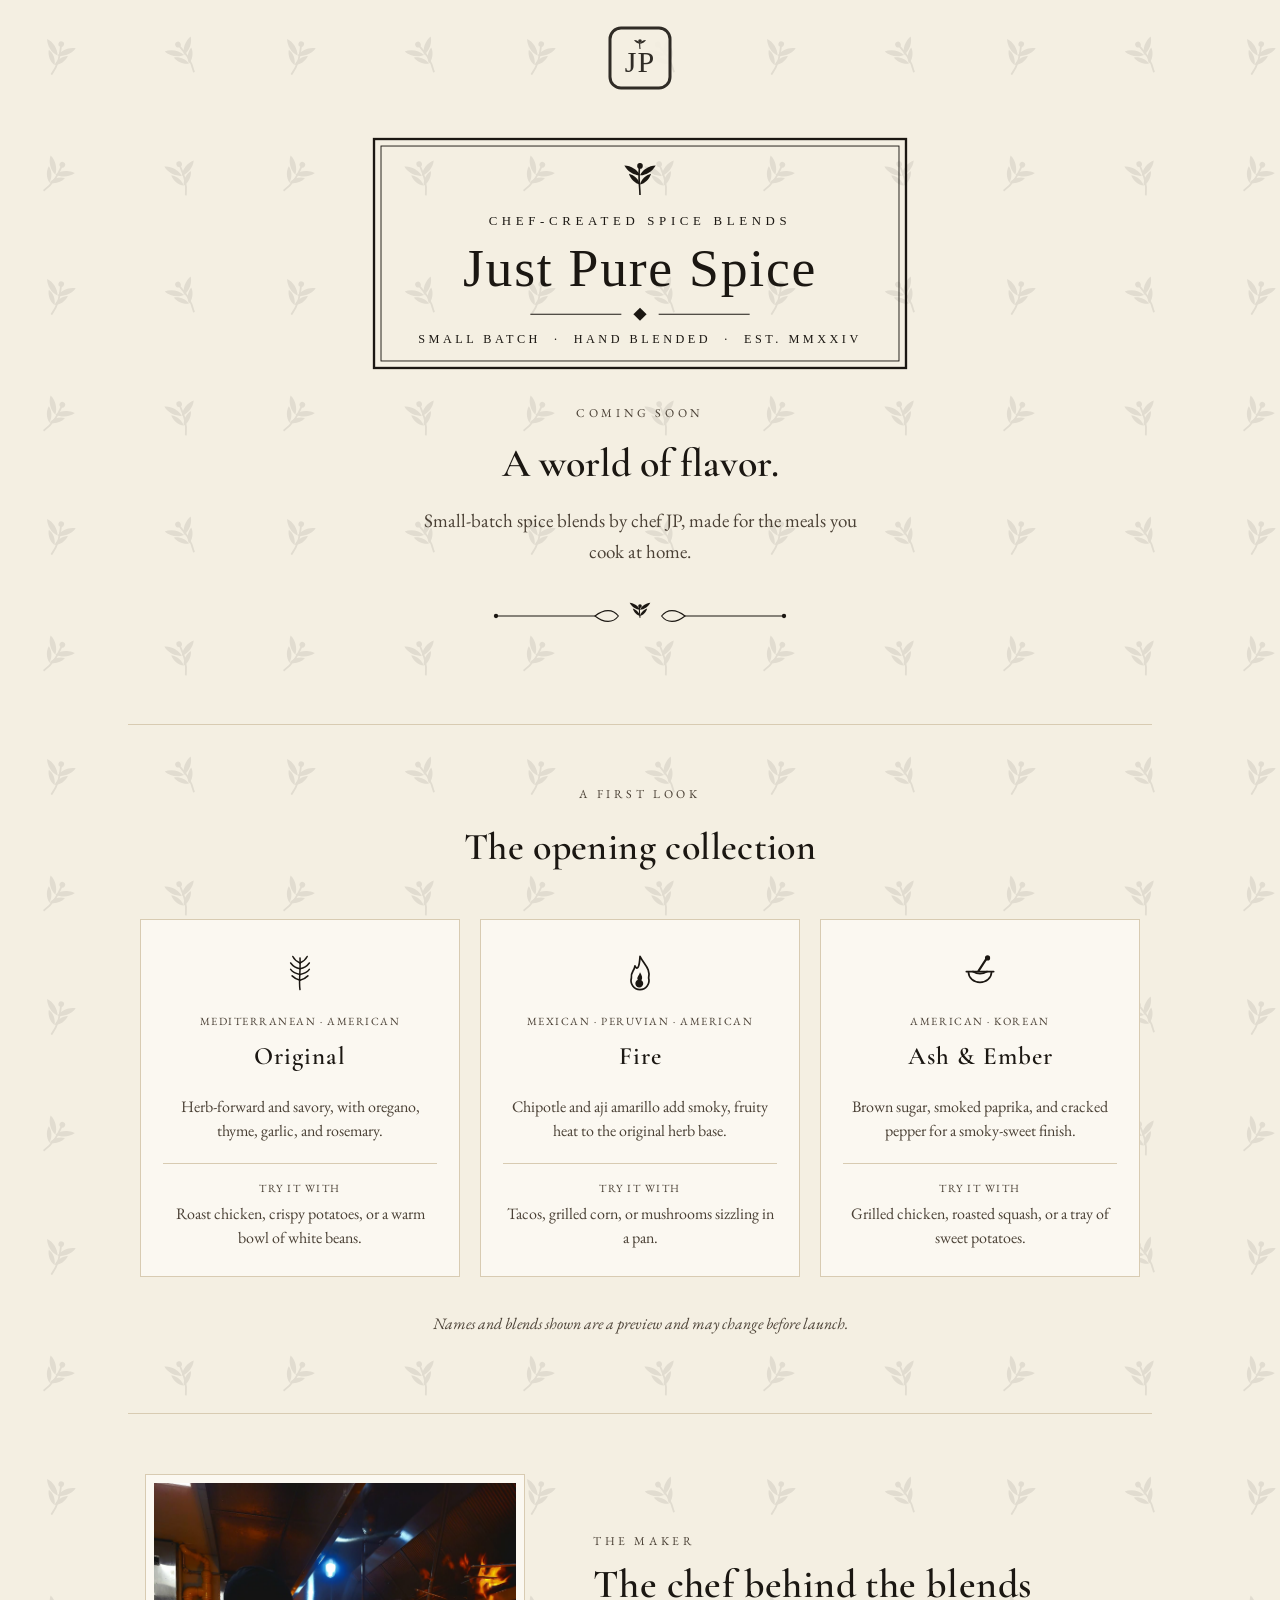
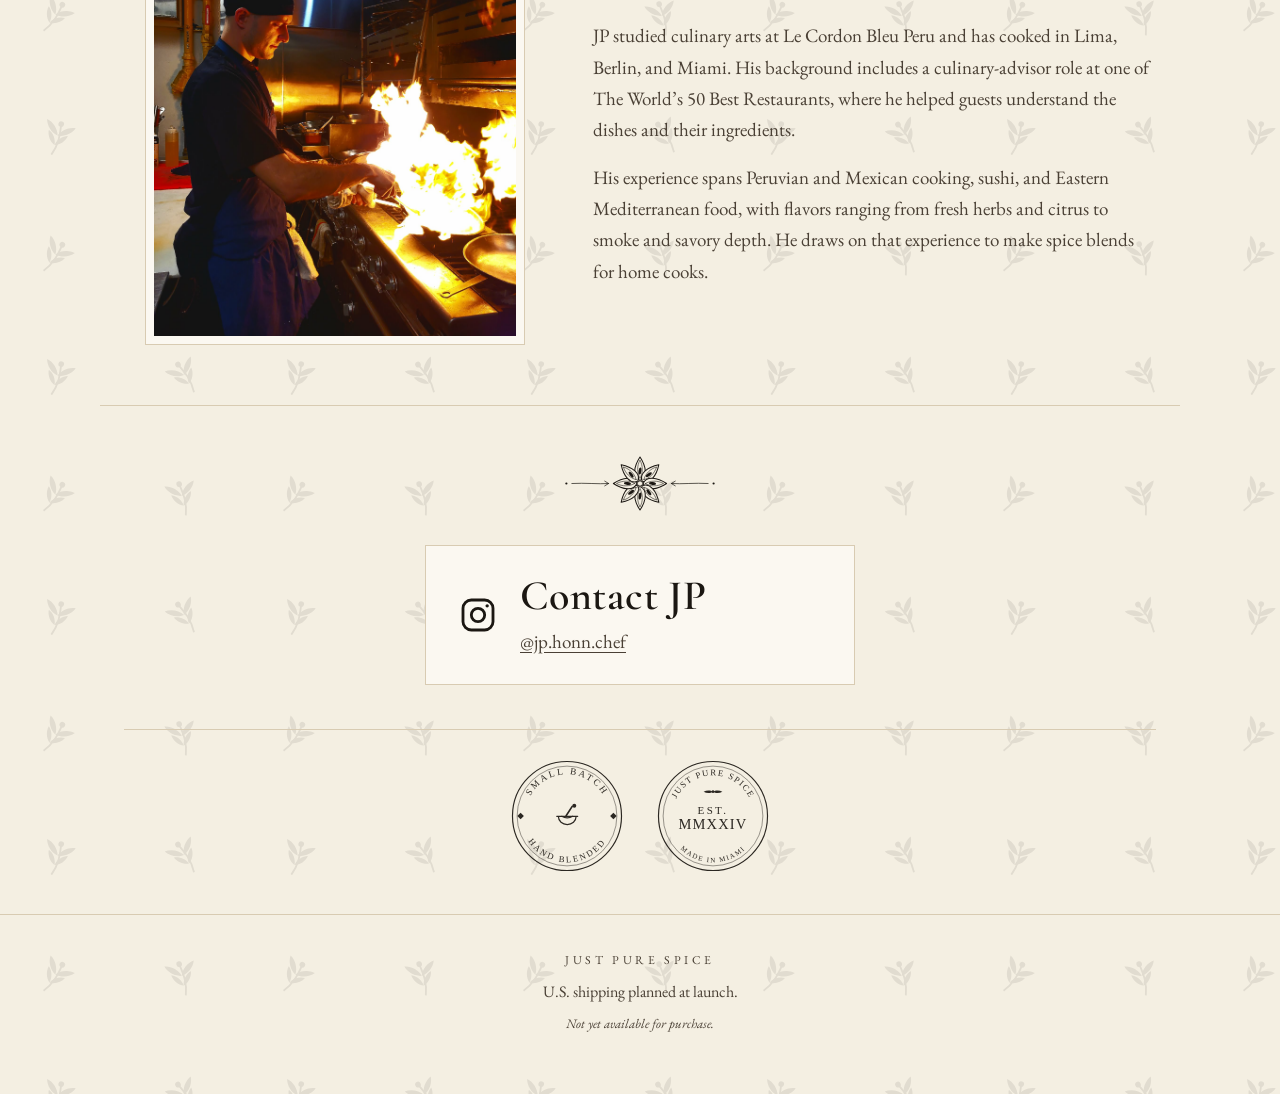
==== index.html @ fce02b35 "Publish approved site Co-authored-by: Copilot App <223556219+Copilot@users.noreply.github.com>" ====
<!DOCTYPE html>
<html lang="en">
<head>
  <meta charset="utf-8">
  <meta name="viewport" content="width=device-width, initial-scale=1">
  <title>Just Pure Spice &middot; Coming Soon</title>
  <meta name="description" content="Meet Just Pure Spice, chef-created spice blends for home cooking. Preview the collection and contact JP on Instagram. Coming soon.">
  <meta name="robots" content="index, follow">
  <link rel="canonical" href="https://mike-mo.github.io/jpspice/">
  <link rel="icon" type="image/svg+xml" href="assets/img/logo/favicon.svg">

  <meta property="og:type" content="website">
  <meta property="og:title" content="Just Pure Spice &middot; Coming Soon">
  <meta property="og:description" content="Meet Just Pure Spice, chef-created spice blends for home cooking. Preview the collection and contact JP on Instagram. Coming soon.">
  <meta property="og:url" content="https://mike-mo.github.io/jpspice/">
  <meta property="og:image" content="https://mike-mo.github.io/jpspice/assets/img/logo/share-card.png">
  <meta property="og:image:type" content="image/png">
  <meta property="og:image:width" content="1200">
  <meta property="og:image:height" content="630">
  <meta property="og:image:alt" content="Just Pure Spice wordmark on an ivory background. Coming soon.">
  <meta name="twitter:card" content="summary_large_image">
  <meta name="twitter:image" content="https://mike-mo.github.io/jpspice/assets/img/logo/share-card.png">
  <meta name="twitter:image:alt" content="Just Pure Spice wordmark on an ivory background. Coming soon.">

  <link rel="stylesheet" href="assets/css/fonts.css">
  <link rel="stylesheet" href="assets/css/site.css">
</head>
<body>

  <header class="masthead">
    <img class="seal" src="assets/img/logo/favicon.svg" alt="" width="64" height="64">
  </header>

  <section class="hero wrap" aria-labelledby="site-title">
    <h1 id="site-title"><img class="wordmark" src="assets/img/logo/wordmark.svg" alt="Just Pure Spice" width="480" height="220"></h1>
    <span class="eyebrow">Coming Soon</span>
    <p class="tagline">A world of flavor.</p>
    <p class="lede">Small-batch spice blends by chef JP, made for the meals you cook at home.</p>
    <img class="divider" src="assets/img/ornaments/flourish-divider.svg" alt="">
  </section>

  <main class="wrap">

    <section class="section">
      <div class="section-head">
        <span class="eyebrow">A First Look</span>
        <h2>The opening collection</h2>
      </div>
      <div class="blend-grid">
        <article class="blend">
          <img src="assets/img/icons/herb-sprig.svg" alt="">
          <span class="eyebrow origin">Mediterranean &middot; American</span>
          <h3>Original</h3>
          <p>Herb-forward and savory, with oregano, thyme, garlic, and rosemary.</p>
          <p class="blend-use"><span class="eyebrow">Try it with</span>Roast chicken, crispy potatoes, or a warm bowl of white beans.</p>
        </article>
        <article class="blend">
          <img src="assets/img/icons/flame.svg" alt="">
          <span class="eyebrow origin">Mexican &middot; Peruvian &middot; American</span>
          <h3>Fire</h3>
          <p>Chipotle and aji amarillo add smoky, fruity heat to the original herb base.</p>
          <p class="blend-use"><span class="eyebrow">Try it with</span>Tacos, grilled corn, or mushrooms sizzling in a pan.</p>
        </article>
        <article class="blend">
          <img src="assets/img/icons/mortar-pestle.svg" alt="">
          <span class="eyebrow origin">American &middot; Korean</span>
          <h3>Ash &amp; Ember</h3>
          <p>Brown sugar, smoked paprika, and cracked pepper for a smoky-sweet finish.</p>
          <p class="blend-use"><span class="eyebrow">Try it with</span>Grilled chicken, roasted squash, or a tray of sweet potatoes.</p>
        </article>
      </div>
      <p class="collection-note">Names and blends shown are a preview and may change before launch.</p>
    </section>

    <section class="section maker-section">
      <div class="maker-grid">
        <figure class="jp-photo">
          <div class="photo-mat">
            <img src="assets/img/people/jp-cooking.jpg" alt="Chef JP cooking at a stove as flames rise from a pan." width="1536" height="2048" loading="lazy" decoding="async">
          </div>
        </figure>
        <div class="maker-body">
          <span class="eyebrow">The Maker</span>
          <h2>The chef behind the blends</h2>
          <p>JP studied culinary arts at Le Cordon Bleu Peru and has cooked in Lima, Berlin, and Miami. His background includes a culinary-advisor role at one of The World&rsquo;s 50 Best Restaurants, where he helped guests understand the dishes and their ingredients.</p>
          <p>His experience spans Peruvian and Mexican cooking, sushi, and Eastern Mediterranean food, with flavors ranging from fresh herbs and citrus to smoke and savory depth. He draws on that experience to make spice blends for home cooks.</p>
        </div>
      </div>
    </section>

  </main>

  <section class="closing wrap" aria-labelledby="contact-title">
    <img class="wreath" src="assets/img/ornaments/star-anise-divider.svg" alt="">
    <div class="contact-layout icon-contact">
      <a href="https://www.instagram.com/jp.honn.chef/" aria-label="Contact JP on Instagram: @jp.honn.chef">
        <svg viewBox="0 0 24 24" width="40" height="40" fill="none" stroke="currentColor" stroke-width="1.7" aria-hidden="true" focusable="false">
          <rect x="3" y="3" width="18" height="18" rx="5"/>
          <circle cx="12" cy="12" r="4"/>
          <circle cx="17.5" cy="6.5" r="1" fill="currentColor" stroke="none"/>
        </svg>
        <div>
          <h2 id="contact-title">Contact JP</h2>
          <span class="profile-handle">@jp.honn.chef</span>
        </div>
      </a>
    </div>
    <div class="stamps">
      <img src="assets/img/stamps/small-batch.svg" alt="Small batch, hand blended">
      <img src="assets/img/stamps/est.svg" alt="Established 2024">
    </div>
  </section>

  <footer>
    <span class="eyebrow">Just Pure Spice</span>
    <p class="ship-note">U.S. shipping planned at launch.</p>
    <div class="fine">Not yet available for purchase.</div>
  </footer>

</body>
</html>
---- assets/css/fonts.css ----
/* Unmodified Google Fonts Latin WOFF2 files; family licenses are beside the fonts. */
@font-face {
  font-family: 'Cormorant Garamond';
  font-style: normal;
  font-weight: 500;
  font-display: swap;
  src: url('../fonts/cormorant-garamond/latin.woff2') format('woff2');
  unicode-range: U+0000-00FF, U+0131, U+0152-0153, U+02BB-02BC, U+02C6, U+02DA, U+02DC, U+0304, U+0308, U+0329, U+2000-206F, U+20AC, U+2122, U+2191, U+2193, U+2212, U+2215, U+FEFF, U+FFFD;
}

@font-face {
  font-family: 'Cormorant Garamond';
  font-style: normal;
  font-weight: 600;
  font-display: swap;
  src: url('../fonts/cormorant-garamond/latin.woff2') format('woff2');
  unicode-range: U+0000-00FF, U+0131, U+0152-0153, U+02BB-02BC, U+02C6, U+02DA, U+02DC, U+0304, U+0308, U+0329, U+2000-206F, U+20AC, U+2122, U+2191, U+2193, U+2212, U+2215, U+FEFF, U+FFFD;
}

@font-face {
  font-family: 'Cormorant Garamond';
  font-style: normal;
  font-weight: 700;
  font-display: swap;
  src: url('../fonts/cormorant-garamond/latin.woff2') format('woff2');
  unicode-range: U+0000-00FF, U+0131, U+0152-0153, U+02BB-02BC, U+02C6, U+02DA, U+02DC, U+0304, U+0308, U+0329, U+2000-206F, U+20AC, U+2122, U+2191, U+2193, U+2212, U+2215, U+FEFF, U+FFFD;
}

@font-face {
  font-family: 'EB Garamond';
  font-style: normal;
  font-weight: 400;
  font-display: swap;
  src: url('../fonts/eb-garamond/latin-regular.woff2') format('woff2');
  unicode-range: U+0000-00FF, U+0131, U+0152-0153, U+02BB-02BC, U+02C6, U+02DA, U+02DC, U+0304, U+0308, U+0329, U+2000-206F, U+20AC, U+2122, U+2191, U+2193, U+2212, U+2215, U+FEFF, U+FFFD;
}

@font-face {
  font-family: 'EB Garamond';
  font-style: normal;
  font-weight: 500;
  font-display: swap;
  src: url('../fonts/eb-garamond/latin-regular.woff2') format('woff2');
  unicode-range: U+0000-00FF, U+0131, U+0152-0153, U+02BB-02BC, U+02C6, U+02DA, U+02DC, U+0304, U+0308, U+0329, U+2000-206F, U+20AC, U+2122, U+2191, U+2193, U+2212, U+2215, U+FEFF, U+FFFD;
}

@font-face {
  font-family: 'EB Garamond';
  font-style: italic;
  font-weight: 400;
  font-display: swap;
  src: url('../fonts/eb-garamond/latin-italic.woff2') format('woff2');
  unicode-range: U+0000-00FF, U+0131, U+0152-0153, U+02BB-02BC, U+02C6, U+02DA, U+02DC, U+0304, U+0308, U+0329, U+2000-206F, U+20AC, U+2122, U+2191, U+2193, U+2212, U+2215, U+FEFF, U+FFFD;
}
---- assets/css/site.css ----
/* Just Pure Spice — placeholder landing
   Apothecary style: black ink on warm ivory, accents used sparingly.
   Self-contained tokens so index.html only needs this stylesheet. */

:root {
  --ivory:        #f4efe2;
  --ivory-light:  #fbf8f1;
  --paper:        #ece2cf;
  --ink:          #1b1712;
  --ink-soft:     #4a4035;
  --line:         #d8cbb2;

  --accent-olive: #5b5e3f;
  --accent-terra: #9c5b3b;

  --serif-display: 'Cormorant Garamond', Georgia, 'Times New Roman', serif;
  --serif-body:    'EB Garamond', Georgia, 'Times New Roman', serif;

  --eyebrow-tracking: 0.3em;
  --maxw: 1080px;
}

* { box-sizing: border-box; }
html { scroll-behavior: smooth; }
img, svg { max-width: 100%; }

body {
  margin: 0;
  background-color: var(--ivory);
  background-image: url(../img/ornaments/pattern-sprig.svg);
  background-size: 240px;
  color: var(--ink);
  font-family: var(--serif-body);
  font-size: 19px;
  line-height: 1.65;
  -webkit-font-smoothing: antialiased;
  text-rendering: optimizeLegibility;
}

.wrap { max-width: var(--maxw); margin: 0 auto; padding: 0 28px; }

.eyebrow {
  text-transform: uppercase;
  letter-spacing: var(--eyebrow-tracking);
  font-size: 12px;
  color: var(--ink-soft);
}
.eyebrow .dot { color: var(--accent-terra); }

h1, h2, h3 { font-family: var(--serif-display); font-weight: 600; letter-spacing: 0.01em; margin: 0; }

a { color: inherit; }

/* ---------- Masthead ---------- */
.masthead { text-align: center; padding: 26px 0 0; }
.masthead .seal { width: 64px; height: 64px; opacity: 0.9; }

/* ---------- Hero ---------- */
.hero { text-align: center; padding: 26px 28px 60px; }
.hero .wordmark { width: min(560px, 90%); height: auto; display: block; margin: 0 auto; }
.hero .eyebrow { display: block; margin: 22px 0 0; }
.hero .tagline {
  font-family: var(--serif-display);
  font-size: clamp(26px, 4.4vw, 40px);
  line-height: 1.18;
  margin: 16px auto 0;
  max-width: 18ch;
  font-weight: 600;
}
.hero .lede { max-width: 50ch; margin: 18px auto 0; color: var(--ink-soft); }

.divider { display: block; width: 360px; max-width: 72%; height: auto; margin: 30px auto; }

/* ---------- Section scaffolding ---------- */
.section { padding: 60px 0; border-top: 1px solid var(--line); }
.section-head { text-align: center; margin-bottom: 40px; }
.section-head .eyebrow { display: block; margin-bottom: 12px; }
.section-head h2 { font-size: clamp(28px, 4vw, 38px); }
.section-head p { color: var(--ink-soft); max-width: 52ch; margin: 12px auto 0; }

/* ---------- Maker ---------- */
.maker-grid {
  display: grid;
  grid-template-columns: minmax(0, 0.85fr) minmax(0, 1.15fr);
  gap: 52px;
  align-items: center;
}
.jp-photo { margin: 0; min-width: 0; }
.maker-grid .jp-photo { max-width: 380px; width: 100%; justify-self: center; }
.photo-mat { padding: 8px; background: var(--ivory-light); border: 1px solid var(--line); }
.jp-photo img { display: block; width: 100%; height: auto; aspect-ratio: 4 / 5; object-fit: cover; object-position: 50% 48%; }
.maker-body .eyebrow { display: block; margin-bottom: 10px; }
.maker-body h2 { font-size: clamp(28px, 3.6vw, 40px); line-height: 1.1; margin-bottom: 14px; }
.maker-body p { margin: 0; color: var(--ink-soft); }
.maker-body p + p { margin-top: 16px; }
.cuisines {
  margin-top: 22px; padding-top: 18px; border-top: 1px solid var(--line);
  display: flex; flex-wrap: wrap; gap: 8px 0; align-items: center;
  font-family: var(--serif-display); font-size: 19px; letter-spacing: 0.04em;
}
.cuisines span { white-space: nowrap; }
.cuisines .sep { color: var(--accent-olive); margin: 0 14px; }

/* ---------- Collection ---------- */
.blend-grid {
  display: flex;
  flex-wrap: wrap;
  justify-content: center;
  gap: 20px;
}
.blend {
  flex: 1 1 280px;
  max-width: 320px;
  background: var(--ivory-light);
  border: 1px solid var(--line);
  padding: 30px 22px 26px;
  text-align: center;
  transition: border-color 160ms ease, transform 160ms ease;
}
.blend:hover { border-color: var(--ink); transform: translateY(-3px); }
.blend img { width: 46px; height: 46px; display: block; margin: 0 auto 16px; }
.blend .origin { display: block; margin-bottom: 6px; font-size: 11px; letter-spacing: 0.14em; }
.blend h3 {
  font-size: 25px; letter-spacing: 0.04em; display: inline-block;
  padding-bottom: 4px; border-bottom: 1.5px solid transparent;
}
.blend:hover h3 { border-bottom-color: var(--accent-olive); }
.blend p { margin: 12px 0 0; font-size: 16px; line-height: 1.5; color: var(--ink-soft); }
.blend .blend-use { margin-top: 20px; padding-top: 16px; border-top: 1px solid var(--line); }
.blend-use .eyebrow { display: block; margin-bottom: 6px; font-size: 11px; letter-spacing: 0.14em; }
.collection-note { text-align: center; margin-top: 34px; font-style: italic; color: var(--ink-soft); font-size: 16px; }

/* ---------- Closing ---------- */
.closing { text-align: center; padding: 40px 24px; border-top: 1px solid var(--line); }
.closing .wreath { width: 188px; height: auto; display: block; margin: 0 auto 24px; }
.closing h2 { font-size: clamp(32px, 5vw, 46px); line-height: 1.15; letter-spacing: 0.01em; }
.closing .stamps { margin-top: 44px; padding-top: 28px; border-top: 1px solid var(--line); }
.contact-layout { max-width: 740px; margin: 0 auto; }
.contact-layout a {
  display: inline-flex; align-items: center; justify-content: center; gap: 12px;
  min-height: 48px; color: var(--ink); text-underline-offset: 0.2em;
}
.contact-layout a svg { width: 26px; height: 26px; flex-shrink: 0; }
.contact-layout a:focus-visible { outline: 2px solid var(--ink); outline-offset: 5px; }
.contact-layout a:hover { background: var(--paper); }
.icon-contact { max-width: 430px; }
.icon-contact a {
  width: 100%; justify-content: flex-start; padding: 26px 32px; gap: 22px;
  text-align: left; text-decoration: none; border: 1px solid var(--line); background: var(--ivory-light);
}
.icon-contact a svg { width: 40px; height: 40px; }
.icon-contact h2 { font-size: clamp(30px, 5vw, 42px); }
.icon-contact .profile-handle {
  display: block; color: var(--ink-soft); margin-top: 6px;
  text-decoration: underline; text-underline-offset: 0.2em;
}
.stamps { display: flex; gap: 30px; justify-content: center; align-items: center; margin-top: 30px; }
.stamps img { width: 116px; height: 116px; opacity: 0.92; }

/* ---------- Footer ---------- */
footer { text-align: center; padding: 36px 0 60px; color: var(--ink-soft); font-size: 13px; border-top: 1px solid var(--line); }
footer .eyebrow { display: block; margin-bottom: 8px; }
footer .ship-note { margin: 8px 0; font-size: 16px; }
footer .fine { font-style: italic; }

/* ---------- Responsive ---------- */
@media (max-width: 720px) {
  body { font-size: 18px; }
  .hero .eyebrow { letter-spacing: 0.16em; font-size: 11px; }
  .maker-grid { grid-template-columns: minmax(0, 1fr); gap: 30px; }
  .maker-body { text-align: center; }
  .cuisines { justify-content: center; }
  .cuisines .sep { margin: 0 9px; }
  .section { padding: 48px 0; }
}

@media (max-width: 600px) {
  .closing { padding: 32px 20px; }
  .icon-contact a { padding: 24px 16px; gap: 14px; }
  .icon-contact a svg { width: 32px; height: 32px; }
}

@media (prefers-reduced-motion: reduce) {
  html { scroll-behavior: auto; }
  .blend { transition: none; }
  .blend:hover { transform: none; }
}
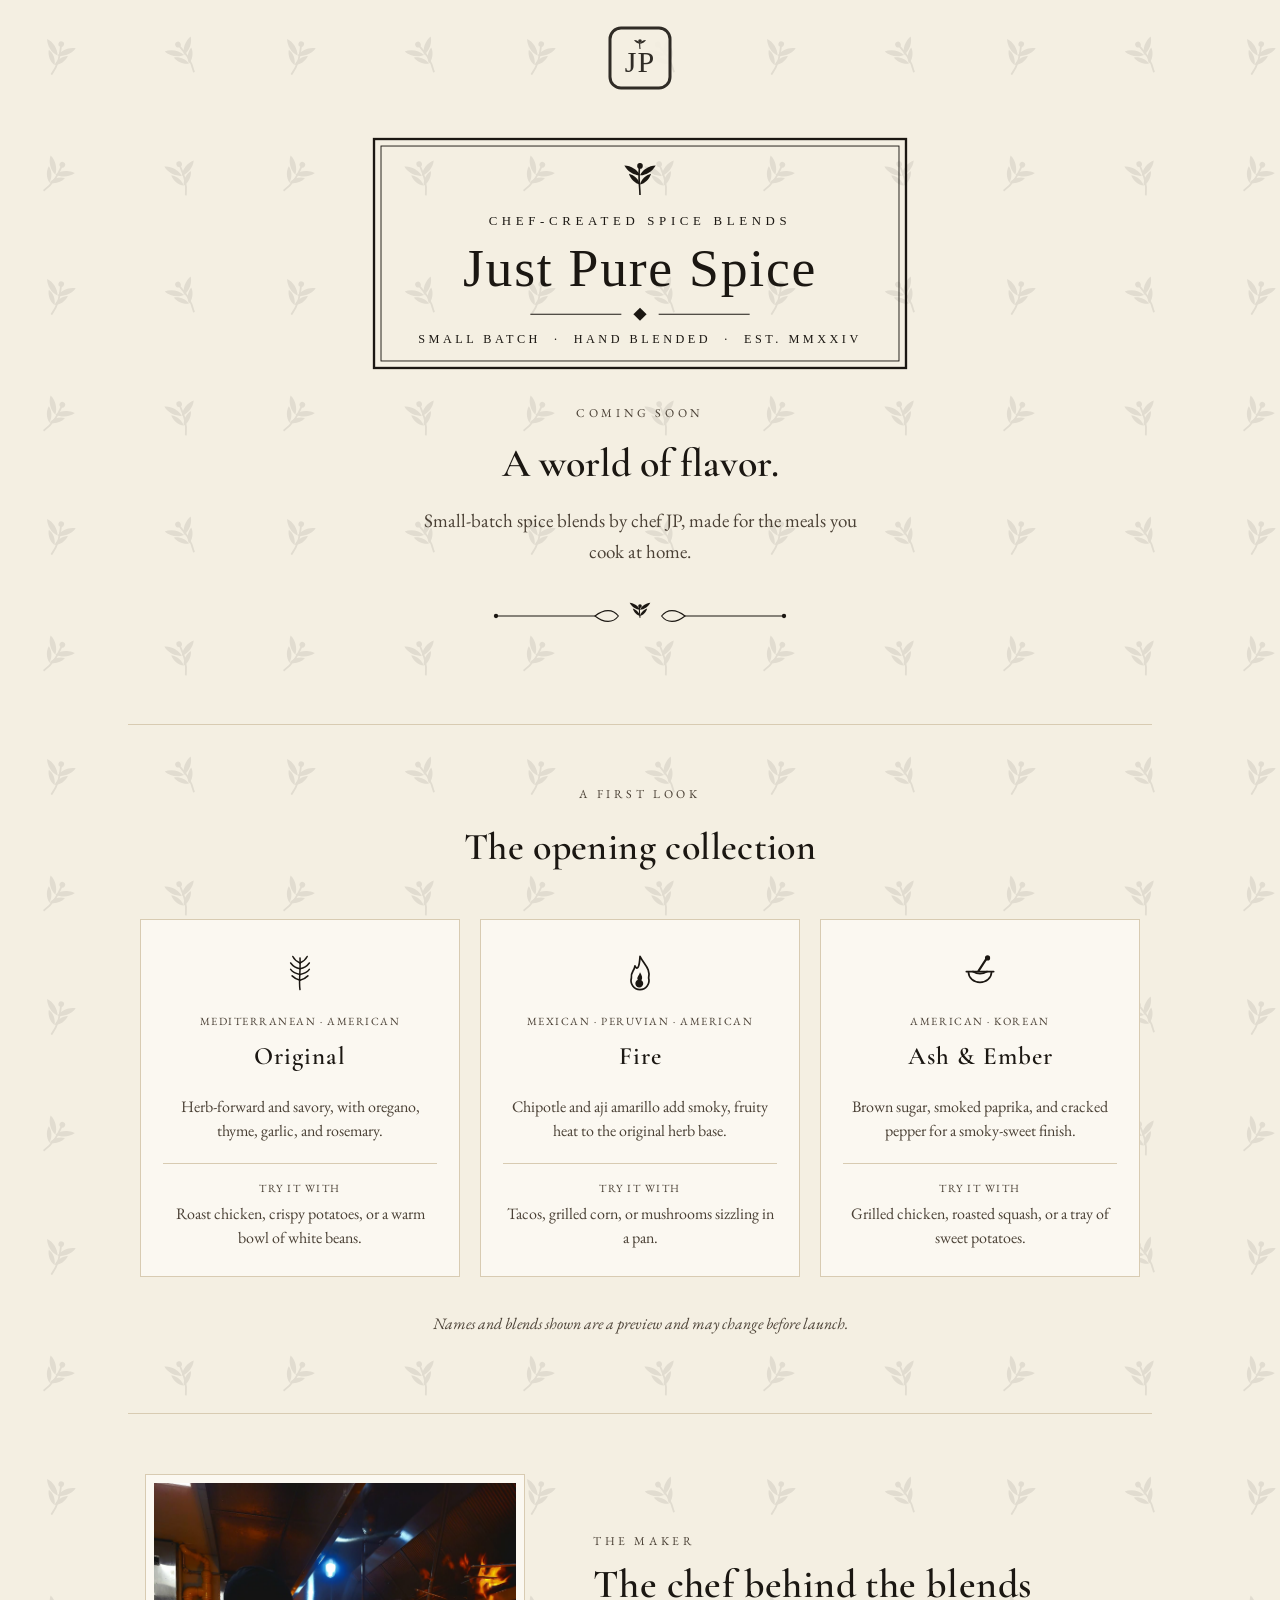
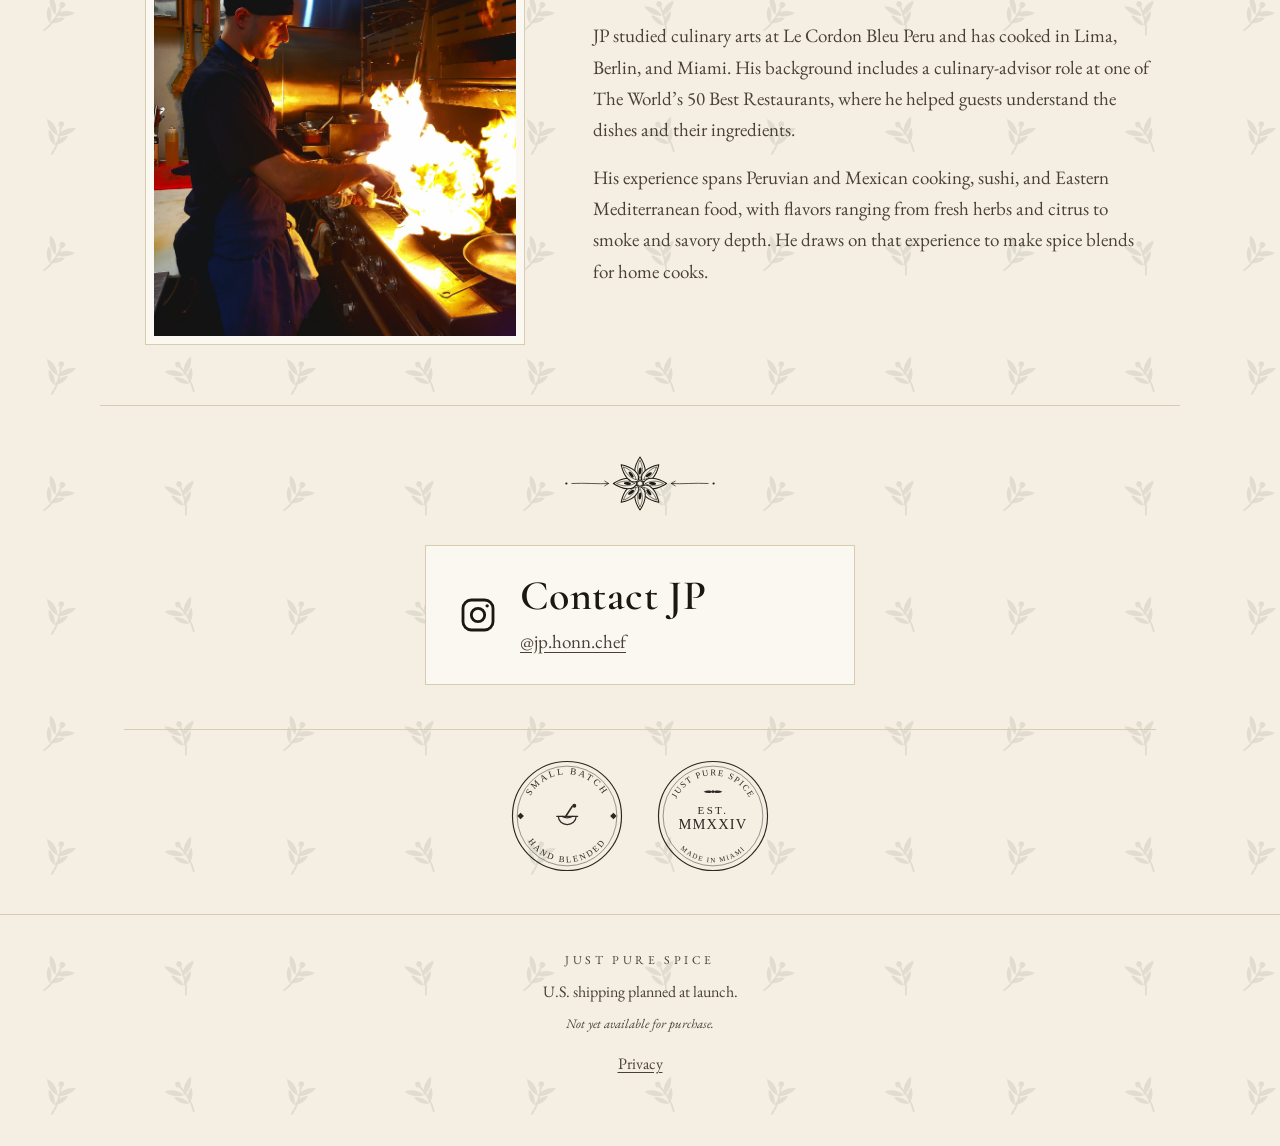
==== commit 7f4e76ea: "Publish approved site Co-authored-by: Copilot App <223556219+Copilot@users.noreply.github.com>" ====
--- a/index.html
+++ b/index.html
@@ -6,20 +6,20 @@
   <title>Just Pure Spice &middot; Coming Soon</title>
   <meta name="description" content="Meet Just Pure Spice, chef-created spice blends for home cooking. Preview the collection and contact JP on Instagram. Coming soon.">
   <meta name="robots" content="index, follow">
-  <link rel="canonical" href="https://mike-mo.github.io/jpspice/">
+  <link rel="canonical" href="https://jpspice.com/">
   <link rel="icon" type="image/svg+xml" href="assets/img/logo/favicon.svg">
 
   <meta property="og:type" content="website">
   <meta property="og:title" content="Just Pure Spice &middot; Coming Soon">
   <meta property="og:description" content="Meet Just Pure Spice, chef-created spice blends for home cooking. Preview the collection and contact JP on Instagram. Coming soon.">
-  <meta property="og:url" content="https://mike-mo.github.io/jpspice/">
-  <meta property="og:image" content="https://mike-mo.github.io/jpspice/assets/img/logo/share-card.png">
+  <meta property="og:url" content="https://jpspice.com/">
+  <meta property="og:image" content="https://jpspice.com/assets/img/logo/share-card.png">
   <meta property="og:image:type" content="image/png">
   <meta property="og:image:width" content="1200">
   <meta property="og:image:height" content="630">
   <meta property="og:image:alt" content="Just Pure Spice wordmark on an ivory background. Coming soon.">
   <meta name="twitter:card" content="summary_large_image">
-  <meta name="twitter:image" content="https://mike-mo.github.io/jpspice/assets/img/logo/share-card.png">
+  <meta name="twitter:image" content="https://jpspice.com/assets/img/logo/share-card.png">
   <meta name="twitter:image:alt" content="Just Pure Spice wordmark on an ivory background. Coming soon.">
 
   <link rel="stylesheet" href="assets/css/fonts.css">
@@ -115,7 +115,9 @@
     <span class="eyebrow">Just Pure Spice</span>
     <p class="ship-note">U.S. shipping planned at launch.</p>
     <div class="fine">Not yet available for purchase.</div>
+    <a class="privacy-link" href="privacy.html">Privacy</a>
   </footer>
 
+  <script type="module" src="assets/js/analytics.js"></script>
 </body>
 </html>
--- a/assets/css/site.css
+++ b/assets/css/site.css
@@ -162,6 +162,21 @@
 footer .eyebrow { display: block; margin-bottom: 8px; }
 footer .ship-note { margin: 8px 0; font-size: 16px; }
 footer .fine { font-style: italic; }
+.privacy-link {
+  display: inline-flex; align-items: center; min-height: 44px; margin-top: 8px;
+  padding: 6px 12px; font-size: 16px; text-underline-offset: 0.2em;
+}
+.privacy-link:focus-visible, .privacy a:focus-visible { outline: 2px solid var(--ink); outline-offset: 4px; }
+.privacy-link:hover, .privacy a:hover { background: var(--paper); }
+
+.privacy { max-width: 760px; padding-top: 36px; padding-bottom: 48px; overflow-wrap: anywhere; }
+.privacy h1 { font-size: clamp(40px, 7vw, 58px); line-height: 1.15; margin-top: 8px; }
+.privacy-intro { color: var(--ink-soft); }
+.privacy section { margin-top: 32px; padding-top: 28px; border-top: 1px solid var(--line); }
+.privacy h2 { font-size: clamp(26px, 4vw, 32px); line-height: 1.2; }
+.privacy a { text-underline-offset: 0.2em; }
+.privacy-home { margin: 36px 0 0; }
+.privacy-home a { display: inline-flex; align-items: center; min-height: 44px; }
 
 /* ---------- Responsive ---------- */
 @media (max-width: 720px) {
